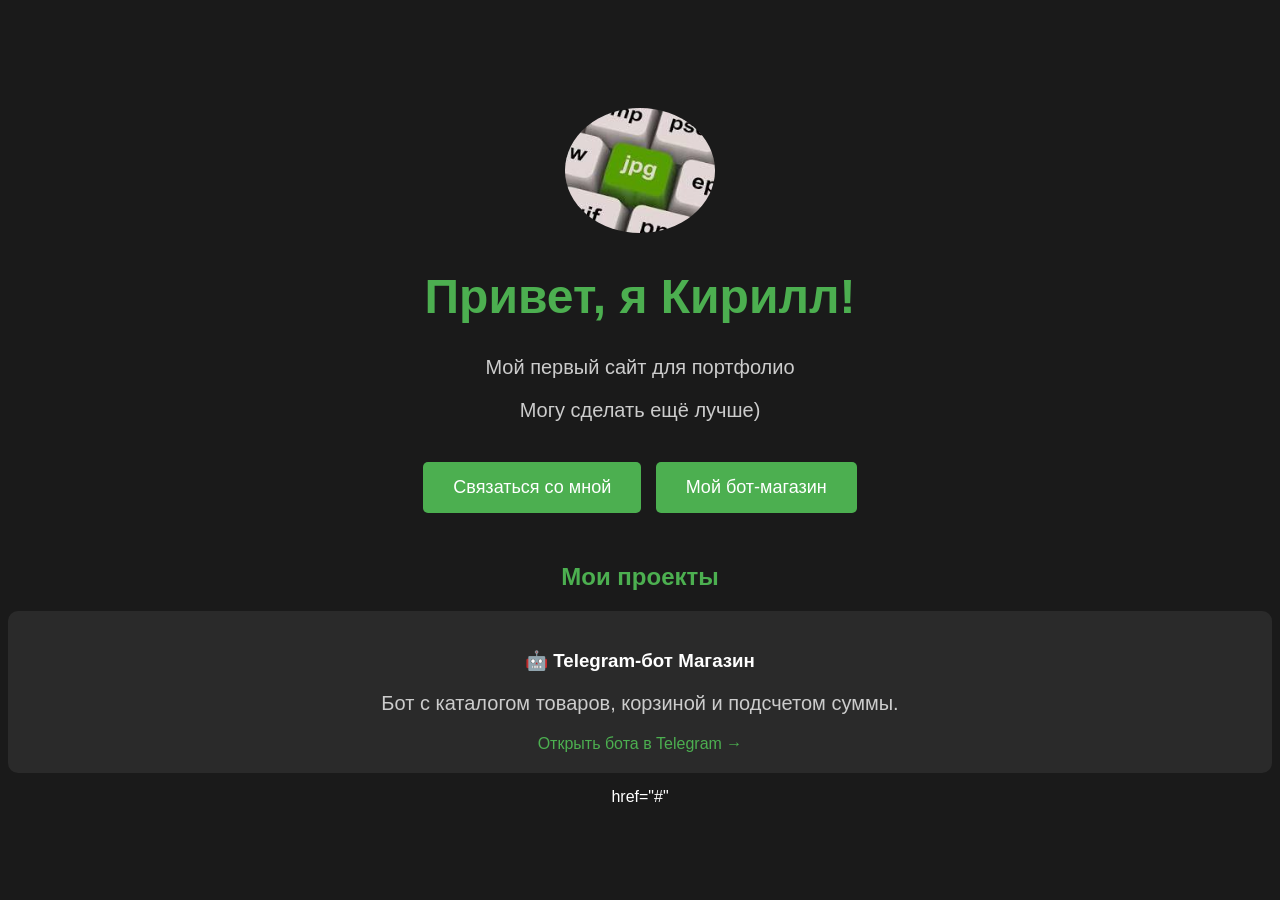
==== index.html @ 05efb17a "Add files via upload" ====
<!DOCTYPE html>
<html>
<head>
    <title>Мой первый сайт</title>
    <style>
        /* Это CSS - стили для нашего сайта */
        body {
            background-color: #1a1a1a; /* Темный фон */
            color: white; /* Белый текст */
            font-family: Arial, sans-serif; /* Современный шрифт */
            text-align: center; /* Выравнивание по центру */
            padding-top: 100px; /* Отступ сверху */
        }

        h1 {
            color: #4CAF50; /* Зеленый цвет для заголовка (как у Python) */
            font-size: 48px; /* Размер шрифта */
        }

        p {
            font-size: 20px;
            color: #cccccc; /* Светло-серый текст */
        }

        button {
            background-color: #4CAF50; /* Зеленая кнопка */
            color: white;
            border: none;
            padding: 15px 30px;
            font-size: 18px;
            border-radius: 5px; /* Закругленные углы */
            cursor: pointer; /* Курсор в виде руки при наведении */
            margin-top: 20px;
        }

            button:hover {
                background-color: #45a049;
                transform: scale(1.05); /* Кнопка чуть увеличивается */
                transition: 0.3s; /* Плавная анимация */
            }

        /* Адаптивность для телефонов */
        @media (max-width: 600px) {
            h1 {
                font-size: 32px; /* Уменьшаем заголовок на телефоне */
            }

            p {
                font-size: 16px;
            }

            body {
                padding-top: 50px; /* Уменьшаем отступ сверху */
            }

            img {
                width: 120px !important; /* Делаем картинку чуть меньше */
            }
        }
    </style>
</head>
<body>
    <img src="avatar.jfif" alt="Моя аватарка" width="150" style="border-radius: 50%;">
    <h1>Привет, я Кирилл!</h1>
    <p>Мой первый сайт для портфолио</p>
    <p>Могу сделать ещё лучше)</p>

    <div style="margin-top: 20px;">
        <button onclick="window.location.href='https://t.me/Stravl001'" style="margin-right: 10px;">Связаться со мной</button>
        <button onclick="window.location.href='https://t.me/Strav1Test_Bot'">Мой бот-магазин</button>
    </div>
    <div style="margin-top: 50px;">
        <h2 style="color: #4CAF50;">Мои проекты</h2>

        <div style="background-color: #2a2a2a; padding: 20px; border-radius: 10px; margin-bottom: 15px;">
            <h3>🤖 Telegram-бот Магазин</h3>
            <p>Бот с каталогом товаров, корзиной и подсчетом суммы.</p>
            <a href="https://t.me/Strav1Test_Bot" target="_blank" style="color: #4CAF50; text-decoration: none;">Открыть бота в Telegram →</a>
        </div>

        href="#"
    </div>
    </div>

</body>
</html>
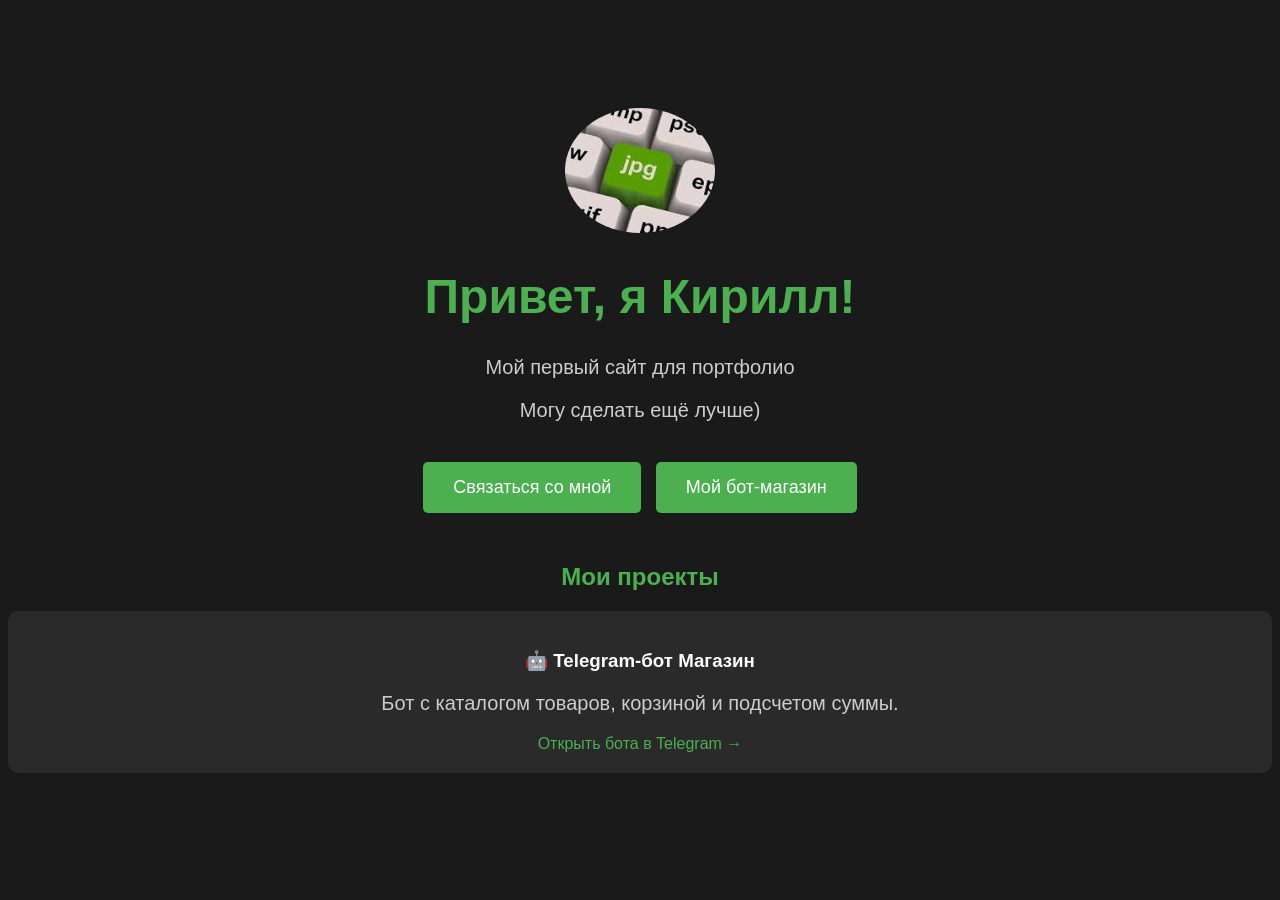
==== commit b161a06c: "Add files via upload" ====
--- a/index.html
+++ b/index.html
@@ -78,7 +78,6 @@
             <a href="https://t.me/Strav1Test_Bot" target="_blank" style="color: #4CAF50; text-decoration: none;">Открыть бота в Telegram →</a>
         </div>
 
-        href="#"
     </div>
     </div>
 
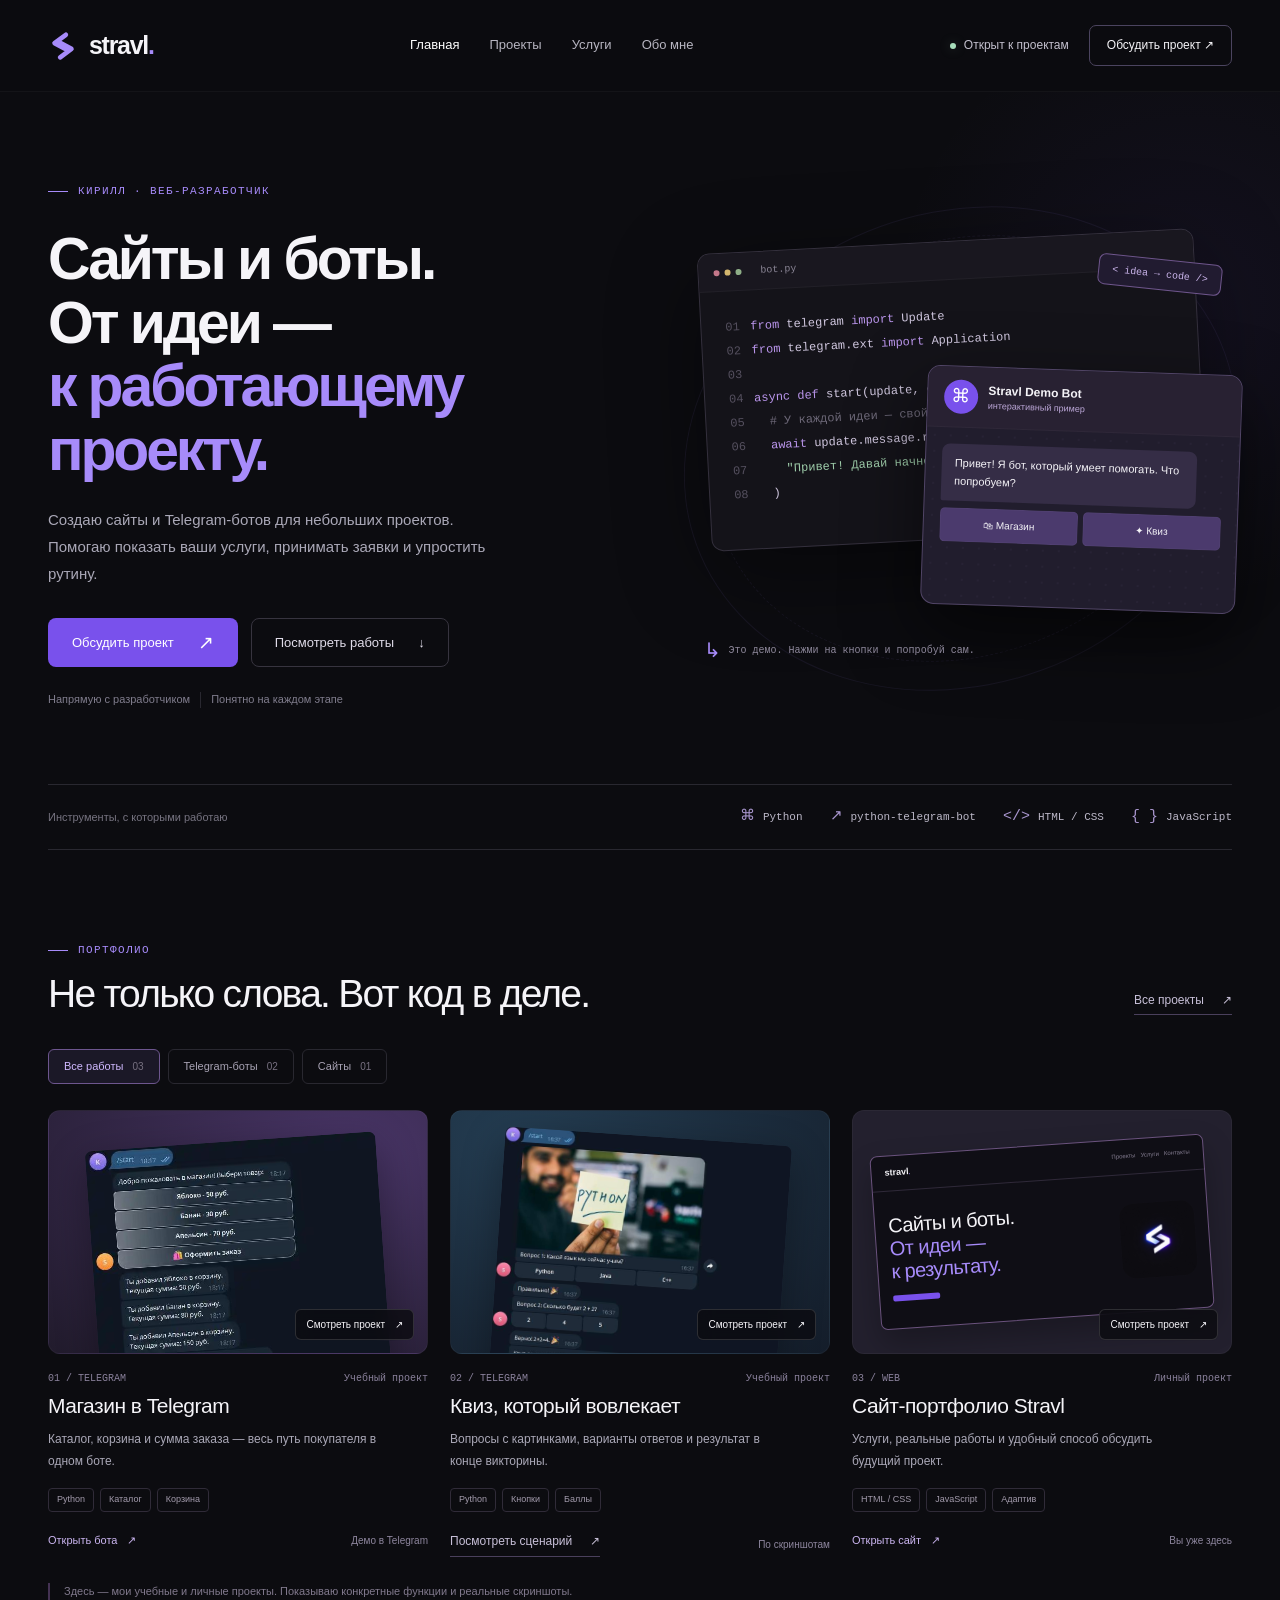
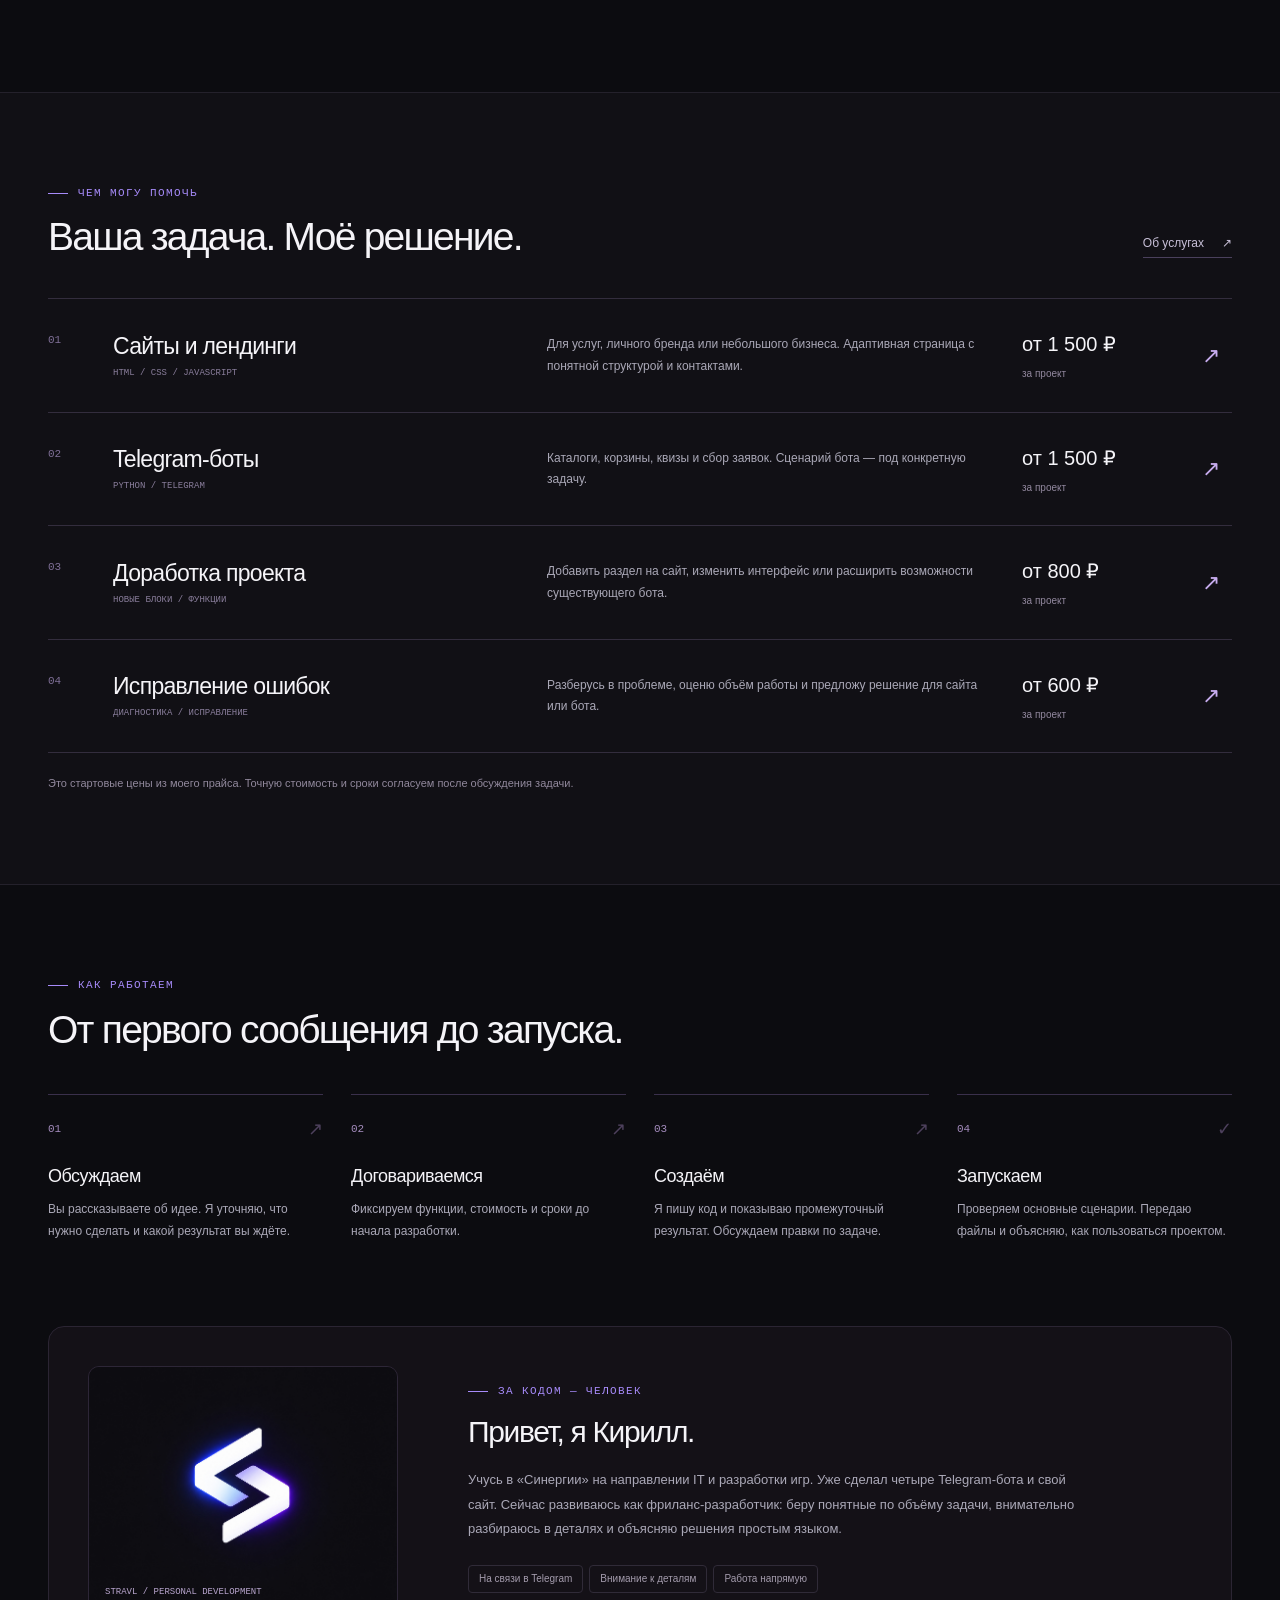
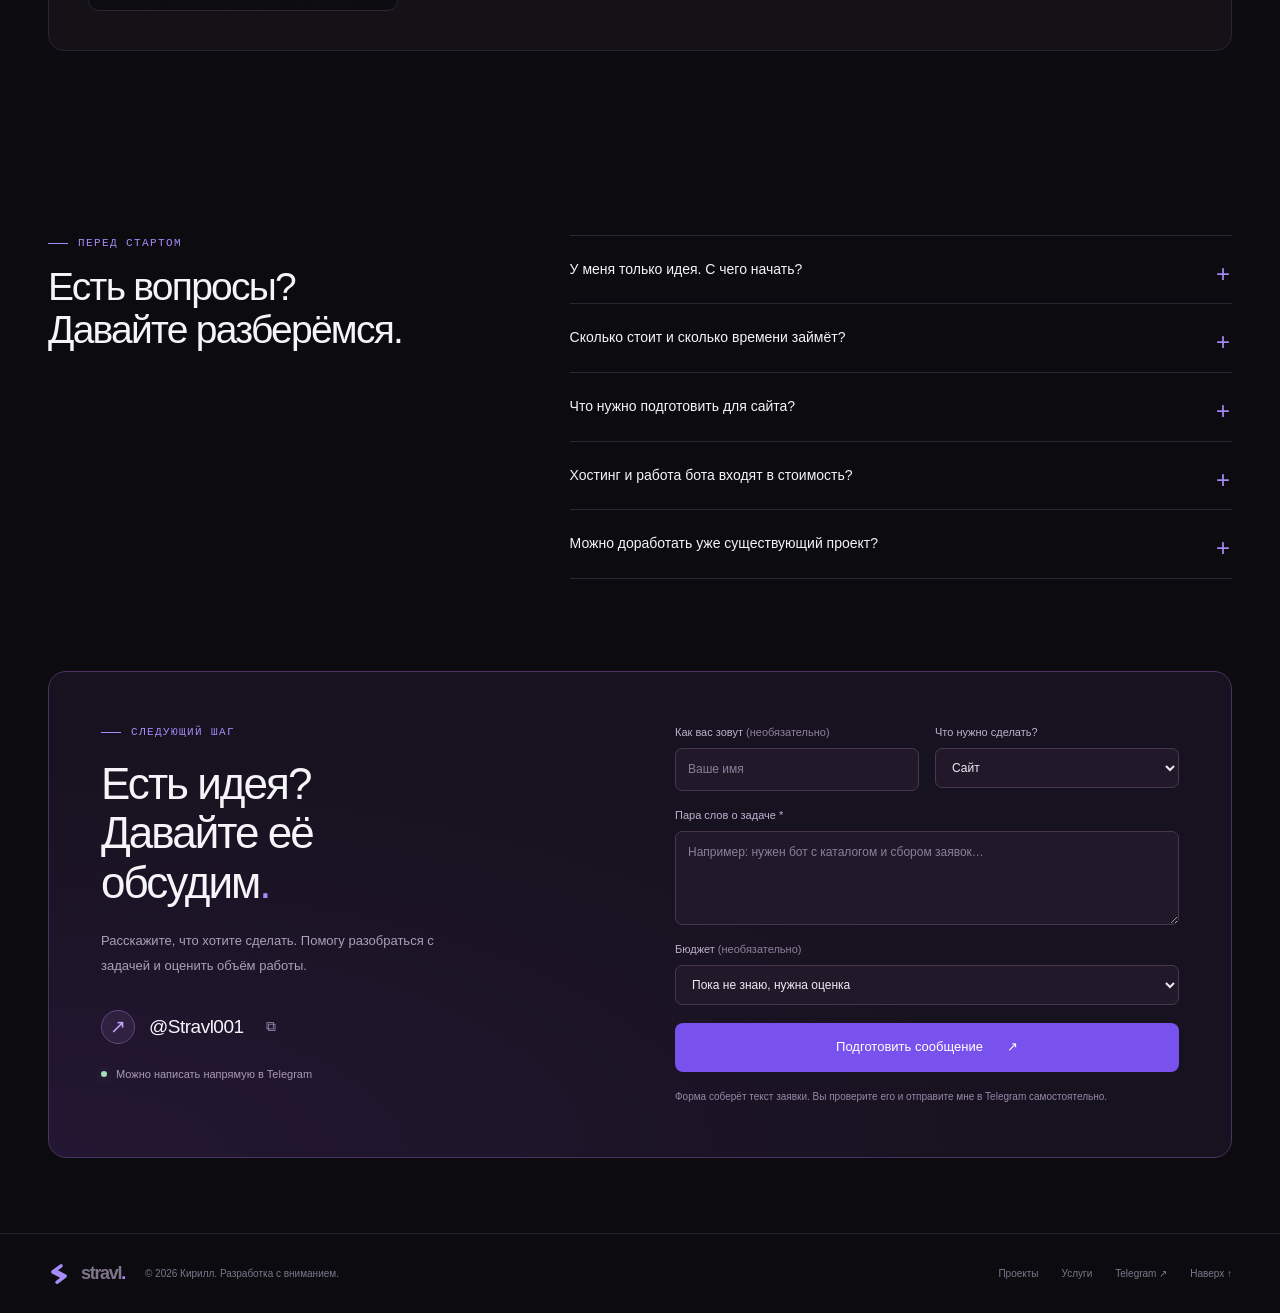
==== commit 1508c349: "Обновить портфолио Stravl: дизайн, проекты и заявки в Telegram" ====
--- a/index.html
+++ b/index.html
@@ -1,85 +1,4 @@
-<!DOCTYPE html>
-<html>
-<head>
-    <title>Мой первый сайт</title>
-    <style>
-        /* Это CSS - стили для нашего сайта */
-        body {
-            background-color: #1a1a1a; /* Темный фон */
-            color: white; /* Белый текст */
-            font-family: Arial, sans-serif; /* Современный шрифт */
-            text-align: center; /* Выравнивание по центру */
-            padding-top: 100px; /* Отступ сверху */
-        }
-
-        h1 {
-            color: #4CAF50; /* Зеленый цвет для заголовка (как у Python) */
-            font-size: 48px; /* Размер шрифта */
-        }
-
-        p {
-            font-size: 20px;
-            color: #cccccc; /* Светло-серый текст */
-        }
-
-        button {
-            background-color: #4CAF50; /* Зеленая кнопка */
-            color: white;
-            border: none;
-            padding: 15px 30px;
-            font-size: 18px;
-            border-radius: 5px; /* Закругленные углы */
-            cursor: pointer; /* Курсор в виде руки при наведении */
-            margin-top: 20px;
-        }
-
-            button:hover {
-                background-color: #45a049;
-                transform: scale(1.05); /* Кнопка чуть увеличивается */
-                transition: 0.3s; /* Плавная анимация */
-            }
-
-        /* Адаптивность для телефонов */
-        @media (max-width: 600px) {
-            h1 {
-                font-size: 32px; /* Уменьшаем заголовок на телефоне */
-            }
-
-            p {
-                font-size: 16px;
-            }
-
-            body {
-                padding-top: 50px; /* Уменьшаем отступ сверху */
-            }
-
-            img {
-                width: 120px !important; /* Делаем картинку чуть меньше */
-            }
-        }
-    </style>
-</head>
-<body>
-    <img src="avatar.jfif" alt="Моя аватарка" width="150" style="border-radius: 50%;">
-    <h1>Привет, я Кирилл!</h1>
-    <p>Мой первый сайт для портфолио</p>
-    <p>Могу сделать ещё лучше)</p>
-
-    <div style="margin-top: 20px;">
-        <button onclick="window.location.href='https://t.me/Stravl001'" style="margin-right: 10px;">Связаться со мной</button>
-        <button onclick="window.location.href='https://t.me/Strav1Test_Bot'">Мой бот-магазин</button>
-    </div>
-    <div style="margin-top: 50px;">
-        <h2 style="color: #4CAF50;">Мои проекты</h2>
-
-        <div style="background-color: #2a2a2a; padding: 20px; border-radius: 10px; margin-bottom: 15px;">
-            <h3>🤖 Telegram-бот Магазин</h3>
-            <p>Бот с каталогом товаров, корзиной и подсчетом суммы.</p>
-            <a href="https://t.me/Strav1Test_Bot" target="_blank" style="color: #4CAF50; text-decoration: none;">Открыть бота в Telegram →</a>
-        </div>
-
-    </div>
-    </div>
-
-</body>
-</html>+<!doctype html><html lang="ru"><head><meta charset="utf-8"><meta name="viewport" content="width=device-width, initial-scale=1"><meta name="theme-color" content="#0c0c10"><meta name="description" content="Кирилл, Stravl — разработка сайтов и Telegram-ботов на Python. Портфолио, услуги и цены. Обсудить проект напрямую с разработчиком."><meta property="og:title" content="Stravl — сайты и Telegram-боты | Кирилл"><meta property="og:description" content="Сайты, Telegram-боты и доработка проектов. Реальные работы и связь напрямую с разработчиком."><meta property="og:type" content="website"><title>Stravl — сайты и Telegram-боты | Кирилл</title><link rel="icon" href="assets/favicon.svg" type="image/svg+xml"><link rel="stylesheet" href="assets/styles.css"><script src="assets/app.js" defer></script></head><body><a class="skip" href="#main">К содержимому</a><header class="site-header"><div class="wrap header-inner"><a class="brand" href="index.html" aria-label="Stravl — главная"><svg class="brand-symbol" viewBox="0 0 32 32" aria-hidden="true"><path d="m19 4-12 9 11 6M13 28l12-9-11-6" stroke-linecap="round" stroke-linejoin="round"/></svg><span>stravl<span class="brand-dot">.</span></span></a><nav id="navigation" class="main-nav" aria-label="Основная навигация"><a href="index.html" aria-current="page">Главная</a><a href="projects.html">Проекты</a><a href="services.html">Услуги</a><a href="index.html#about">Обо мне</a></nav><div class="header-contact"><span class="availability"><span class="status-dot"></span>Открыт к проектам</span><a class="header-button" href="#contact">Обсудить проект <span aria-hidden="true">↗</span></a></div><button class="menu-toggle" type="button" aria-expanded="false" aria-controls="navigation">Меню ☰</button></div></header><main id="main"><section class="hero"><div class="wrap hero-grid"><div><div class="eyebrow">Кирилл · Веб-разработчик</div><h1>Сайты и боты.<br>От идеи —<br><em>к работающему<br>проекту.</em></h1><p class="hero-description">Создаю сайты и Telegram-ботов для небольших проектов. Помогаю показать ваши услуги, принимать заявки и упростить рутину.</p><div class="hero-actions"><a class="button" href="#contact">Обсудить проект <span class="arrow" aria-hidden="true">↗</span></a><a class="button secondary" href="#projects">Посмотреть работы <span aria-hidden="true">↓</span></a></div><p class="hero-note">Напрямую с разработчиком<span></span>Понятно на каждом этапе</p></div><div class="playground" aria-label="Интерактивная демонстрация бота"><div class="orbit" aria-hidden="true"></div><div class="code-window" aria-hidden="true"><div class="window-header"><i></i><i></i><i></i><span>bot.py</span></div><div class="code-body"><div><span class="line-no">01</span><span class="code-purple">from</span> telegram <span class="code-purple">import</span> Update</div><div><span class="line-no">02</span><span class="code-purple">from</span> telegram.ext <span class="code-purple">import</span> Application</div><div><span class="line-no">03</span></div><div><span class="line-no">04</span><span class="code-purple">async def</span> start(update, context):</div><div><span class="line-no">05</span>&nbsp; <span class="code-comment"># У каждой идеи — свой /start</span></div><div><span class="line-no">06</span>&nbsp; <span class="code-purple">await</span> update.message.reply_text(</div><div><span class="line-no">07</span>&nbsp;&nbsp;&nbsp; <span class="code-green">"Привет! Давай начнём 👋"</span></div><div><span class="line-no">08</span>&nbsp; )</div></div></div><div class="floating-tag" aria-hidden="true">&lt; idea → code /&gt;</div><div class="chat-window"><div class="chat-top"><div class="bot-avatar" aria-hidden="true">⌘</div><div><div class="chat-title">Stravl Demo Bot</div><div class="chat-subtitle">интерактивный пример</div></div></div><div class="chat-body"><div class="bubble" id="demo-bubble" aria-live="polite">Привет! Что попробуем?</div><div class="chat-options" id="demo-options"></div></div></div><div class="demo-caption">Это демо. Нажми на кнопки и попробуй сам.</div></div></div></section><div class="wrap"><div class="stack-strip" aria-label="Используемые технологии"><span class="strip-label">Инструменты, с которыми работаю</span><span class="stack-item"><b aria-hidden="true">⌘</b> Python</span><span class="stack-item"><b aria-hidden="true">↗</b> python-telegram-bot</span><span class="stack-item"><b aria-hidden="true">&lt;/&gt;</b> HTML / CSS</span><span class="stack-item"><b aria-hidden="true">{ }</b> JavaScript</span></div></div><section class="section" id="projects" aria-label="Портфолио"><div class="wrap"><div class="section-top"><div><div class="eyebrow">Портфолио</div><h2 class="section-title">Не только слова. Вот код в деле.</h2></div><a class="text-link" href="projects.html">Все проекты <span aria-hidden="true">↗</span></a></div><div class="filter-row" role="group" aria-label="Тип проекта"><button type="button" class="filter" data-filter="all" aria-pressed="true">Все работы <span>03</span></button><button type="button" class="filter" data-filter="bot" aria-pressed="false">Telegram-боты <span>02</span></button><button type="button" class="filter" data-filter="website" aria-pressed="false">Сайты <span>01</span></button></div><span class="sr-only" id="filter-status" role="status"></span><div class="projects-grid">
+<article class="project-card" data-category="bot"><button class="project-visual shop-visual" data-project="shop" type="button" aria-label="Подробнее о боте-магазине"><img src="assets/bot-shop.jpg" alt="Скриншот каталога и корзины в Telegram" loading="lazy" width="564" height="540"><span class="view-label">Смотреть проект <span aria-hidden="true">↗</span></span></button><div class="project-meta"><span>01 / TELEGRAM</span><span>Учебный проект</span></div><h3>Магазин в Telegram</h3><p>Каталог, корзина и сумма заказа — весь путь покупателя в одном боте.</p><div class="tags"><span class="tag">Python</span><span class="tag">Каталог</span><span class="tag">Корзина</span></div><div class="project-bottom"><a href="https://t.me/Strav1Test_Bot" target="_blank" rel="noopener noreferrer">Открыть бота <span aria-hidden="true">↗</span></a><span class="project-status">Демо в Telegram</span></div></article>
+<article class="project-card" data-category="bot"><button class="project-visual quiz-visual" data-project="quiz" type="button" aria-label="Подробнее о квиз-боте"><img src="assets/quiz-bot.jpg" alt="Скриншот викторины с вопросами и результатом" loading="lazy" width="675" height="636"><span class="view-label">Смотреть проект <span aria-hidden="true">↗</span></span></button><div class="project-meta"><span>02 / TELEGRAM</span><span>Учебный проект</span></div><h3>Квиз, который вовлекает</h3><p>Вопросы с картинками, варианты ответов и результат в конце викторины.</p><div class="tags"><span class="tag">Python</span><span class="tag">Кнопки</span><span class="tag">Баллы</span></div><div class="project-bottom"><button class="text-link" type="button" data-project="quiz">Посмотреть сценарий <span aria-hidden="true">↗</span></button><span class="project-status">По скриншотам</span></div></article>
+<article class="project-card" data-category="website"><button class="project-visual site-visual" data-project="site" type="button" aria-label="Подробнее о сайте Stravl"><span class="mini-site" aria-hidden="true"><span class="mini-nav"><b>stravl<span style="color:#a78bfa">.</span></b><span>Проекты &nbsp; Услуги &nbsp; Контакты</span></span><span class="mini-body"><span><span style="font-size:inherit">Сайты и боты.<br><span style="color:#a78bfa">От идеи —<br>к результату.</span></span><span class="mini-button" style="display:block"></span></span><img src="assets/avatar.jpg" alt="" width="80" height="80" loading="lazy"></span></span><span class="view-label">Смотреть проект <span aria-hidden="true">↗</span></span></button><div class="project-meta"><span>03 / WEB</span><span>Личный проект</span></div><h3>Сайт-портфолио Stravl</h3><p>Услуги, реальные работы и удобный способ обсудить будущий проект.</p><div class="tags"><span class="tag">HTML / CSS</span><span class="tag">JavaScript</span><span class="tag">Адаптив</span></div><div class="project-bottom"><a href="index.html">Открыть сайт <span aria-hidden="true">↗</span></a><span class="project-status">Вы уже здесь</span></div></article></div><p class="projects-note">Здесь — мои учебные и личные проекты. Показываю конкретные функции и реальные скриншоты.</p></div></section><section class="section services-section" id="services" aria-label="Услуги"><div class="wrap"><div class="section-top"><div><div class="eyebrow">Чем могу помочь</div><h2 class="section-title">Ваша задача. Моё решение.</h2></div><a class="text-link" href="services.html">Об услугах <span aria-hidden="true">↗</span></a></div><div class="service-list"><a class="service-row" href="#contact" data-service="Сайт" aria-label="Обсудить: Сайты и лендинги, от 1 500 рублей"><span class="service-number">01</span><div><h3>Сайты и лендинги</h3><div class="service-kind">HTML / CSS / JAVASCRIPT</div></div><p>Для услуг, личного бренда или небольшого бизнеса. Адаптивная страница с понятной структурой и контактами.</p><div class="service-price">от 1 500 ₽<small>за проект</small></div><span class="service-arrow" aria-hidden="true">↗</span></a><a class="service-row" href="#contact" data-service="Telegram-бот" aria-label="Обсудить: Telegram-боты, от 1 500 рублей"><span class="service-number">02</span><div><h3>Telegram-боты</h3><div class="service-kind">PYTHON / TELEGRAM</div></div><p>Каталоги, корзины, квизы и сбор заявок. Сценарий бота — под конкретную задачу.</p><div class="service-price">от 1 500 ₽<small>за проект</small></div><span class="service-arrow" aria-hidden="true">↗</span></a><a class="service-row" href="#contact" data-service="Доработка" aria-label="Обсудить: Доработка проекта, от 800 рублей"><span class="service-number">03</span><div><h3>Доработка проекта</h3><div class="service-kind">НОВЫЕ БЛОКИ / ФУНКЦИИ</div></div><p>Добавить раздел на сайт, изменить интерфейс или расширить возможности существующего бота.</p><div class="service-price">от 800 ₽<small>за проект</small></div><span class="service-arrow" aria-hidden="true">↗</span></a><a class="service-row" href="#contact" data-service="Исправление ошибок" aria-label="Обсудить: Исправление ошибок, от 600 рублей"><span class="service-number">04</span><div><h3>Исправление ошибок</h3><div class="service-kind">ДИАГНОСТИКА / ИСПРАВЛЕНИЕ</div></div><p>Разберусь в проблеме, оценю объём работы и предложу решение для сайта или бота.</p><div class="service-price">от 600 ₽<small>за проект</small></div><span class="service-arrow" aria-hidden="true">↗</span></a></div><p class="small-note">Это стартовые цены из моего прайса. Точную стоимость и сроки согласуем после обсуждения задачи.</p></div></section><section class="section" id="process"><div class="wrap"><div class="eyebrow">Как работаем</div><h2 class="section-title">От первого сообщения до запуска.</h2><div class="process-grid"><div class="process-step"><div class="process-index">01 <span aria-hidden="true">↗</span></div><h3>Обсуждаем</h3><p>Вы рассказываете об идее. Я уточняю, что нужно сделать и какой результат вы ждёте.</p></div><div class="process-step"><div class="process-index">02 <span aria-hidden="true">↗</span></div><h3>Договариваемся</h3><p>Фиксируем функции, стоимость и сроки до начала разработки.</p></div><div class="process-step"><div class="process-index">03 <span aria-hidden="true">↗</span></div><h3>Создаём</h3><p>Я пишу код и показываю промежуточный результат. Обсуждаем правки по задаче.</p></div><div class="process-step"><div class="process-index">04 <span aria-hidden="true">✓</span></div><h3>Запускаем</h3><p>Проверяем основные сценарии. Передаю файлы и объясняю, как пользоваться проектом.</p></div></div><div class="about" id="about"><div class="about-image"><img src="assets/avatar.jpg" alt="Знак Stravl — белый символ с фиолетовым свечением" width="310" height="245" loading="lazy"><small>STRAVL / PERSONAL DEVELOPMENT</small></div><div><div class="eyebrow">За кодом — человек</div><h2>Привет, я Кирилл.</h2><p>Учусь в «Синергии» на направлении IT и разработки игр. Уже сделал четыре Telegram-бота и свой сайт. Сейчас развиваюсь как фриланс-разработчик: беру понятные по объёму задачи, внимательно разбираюсь в деталях и объясняю решения простым языком.</p><div class="tags"><span class="tag">На связи в Telegram</span><span class="tag">Внимание к деталям</span><span class="tag">Работа напрямую</span></div></div></div></div></section><section class="section" id="faq"><div class="wrap faq-layout"><div><div class="eyebrow">Перед стартом</div><h2 class="section-title">Есть вопросы?<br>Давайте разберёмся.</h2></div><div class="faq-list"><details><summary>У меня только идея. С чего начать?</summary><p>Напишите, кому нужен проект и какую задачу он должен решать. Можно без технического задания: обсудим основные функции и составим список работ.</p></details><details><summary>Сколько стоит и сколько времени займёт?</summary><p>В услугах указана начальная стоимость. Итоговая цена и срок зависят от функций, количества страниц и готовности материалов. Согласуем их до начала работы.</p></details><details><summary>Что нужно подготовить для сайта?</summary><p>Описание услуг, контакты, тексты, логотип и фотографии, если они есть. Если материалы пока не готовы, сначала обсудим структуру и недостающий контент.</p></details><details><summary>Хостинг и работа бота входят в стоимость?</summary><p>Размещение и возможные расходы на сервер обсуждаем отдельно. Для постоянной работы Telegram-боту нужен запущенный сервер. Подберём способ запуска под задачу.</p></details><details><summary>Можно доработать уже существующий проект?</summary><p>Да. Сначала посмотрю код и описание проблемы, затем скажу, смогу ли помочь, и оценю объём изменений.</p></details></div></div></section><section class="contact-section" id="contact"><div class="wrap"><div class="contact-panel"><div><div class="eyebrow">Следующий шаг</div><h2>Есть идея?<br>Давайте её<br>обсудим<span style="color:var(--accent)">.</span></h2><p class="contact-intro">Расскажите, что хотите сделать. Помогу разобраться с задачей и оценить объём работы.</p><div class="contact-handle"><span class="telegram-icon" aria-hidden="true">↗</span><a href="https://t.me/Stravl001" target="_blank" rel="noopener noreferrer">@Stravl001</a><button class="copy-handle" type="button" data-copy-handle aria-label="Скопировать Telegram @Stravl001">⧉</button></div><div class="contact-availability"><span class="status-dot"></span>Можно написать напрямую в Telegram</div></div><form id="brief-form" class="brief-form"><div class="field"><label for="name">Как вас зовут <span style="color:#90809d">(необязательно)</span></label><input id="name" name="name" placeholder="Ваше имя" autocomplete="given-name" maxlength="80"></div><div class="field"><label for="service">Что нужно сделать?</label><select id="service" name="service"><option>Сайт</option><option>Telegram-бот</option><option>Доработка</option><option>Исправление ошибок</option><option>Пока не определился</option></select></div><div class="field full"><label for="description">Пара слов о задаче <span aria-hidden="true">*</span></label><textarea id="description" name="description" placeholder="Например: нужен бот с каталогом и сбором заявок…" required minlength="5" maxlength="2000"></textarea></div><div class="field full"><label for="budget">Бюджет <span style="color:#90809d">(необязательно)</span></label><select id="budget" name="budget"><option value="">Пока не знаю, нужна оценка</option><option>До 3 000 ₽</option><option>3 000–7 000 ₽</option><option>7 000–15 000 ₽</option><option>От 15 000 ₽</option></select></div><div class="field full"><button class="button" type="submit">Подготовить сообщение <span aria-hidden="true">↗</span></button></div><p class="form-note">Форма соберёт текст заявки. Вы проверите его и отправите мне в Telegram самостоятельно.</p><div id="draft-result" class="draft-result" hidden><h3 id="draft-title" tabindex="-1">Черновик готов</h3><textarea id="draft-text" aria-label="Текст сообщения для Telegram" maxlength="3000"></textarea><div class="draft-actions"><a class="button" id="draft-telegram" href="https://t.me/Stravl001" target="_blank" rel="noopener noreferrer">Открыть Telegram ↗</a><button class="button secondary" id="copy-draft" type="button">Скопировать текст ⧉</button></div><p>Если Telegram не подставит текст, скопируйте его и вставьте в чат. Сообщение ещё не отправлено.</p></div></form></div></div></section></main><footer class="site-footer"><div class="wrap footer-inner"><div class="footer-copy"><a class="brand" href="index.html" aria-label="Stravl — главная"><svg class="brand-symbol" viewBox="0 0 32 32" aria-hidden="true"><path d="m19 4-12 9 11 6M13 28l12-9-11-6" stroke-linecap="round" stroke-linejoin="round"/></svg><span>stravl<span class="brand-dot">.</span></span></a><span>© 2026 Кирилл. Разработка с вниманием.</span></div><div class="footer-links"><a href="projects.html">Проекты</a><a href="services.html">Услуги</a><a href="https://t.me/Stravl001" target="_blank" rel="noopener noreferrer">Telegram ↗</a><a href="#main">Наверх ↑</a></div></div></footer><dialog class="project-dialog" id="project-dialog" aria-labelledby="dialog-title"><div class="dialog-top"><h2 id="dialog-title">Проект</h2><button class="dialog-close" type="button" aria-label="Закрыть подробности проекта">×</button></div><div class="dialog-body" id="dialog-body"></div></dialog><div class="toast" id="toast" role="status" hidden></div></body></html>
--- a/assets/styles.css
+++ b/assets/styles.css
@@ -0,0 +1,18 @@
+@charset "UTF-8";
+:root{--bg:#0c0c10;--surface:#141419;--surface-2:#1b1a22;--line:#292830;--text:#f5f4f8;--muted:#aaa8b7;--accent:#a78bfa;--purple:#7951ec;--green:#a7ddbb;--radius:20px;color-scheme:dark;font-family:Arial,Helvetica,sans-serif;font-synthesis:none}
+*{box-sizing:border-box}html{scroll-behavior:smooth;scroll-padding-top:100px}body{margin:0;background:var(--bg);color:var(--text);font-size:16px;line-height:1.55}button,input,textarea,select{font:inherit}button,a,input,textarea,select{-webkit-tap-highlight-color:transparent}button,a{touch-action:manipulation}a{color:inherit;text-decoration:none}button{cursor:pointer}img{max-width:100%;display:block}button{color:inherit}h1,h2,h3,p{margin:0}h1,h2,h3{line-height:1.12;letter-spacing:-.045em}button:focus-visible,a:focus-visible,input:focus-visible,textarea:focus-visible,select:focus-visible,summary:focus-visible{outline:3px solid #bba4ff;outline-offset:5px}::selection{background:#7951ec;color:#fff}[hidden]{display:none!important}.wrap{width:min(1240px,calc(100% - 96px));margin-inline:auto}.skip{position:fixed;top:-80px;left:20px;z-index:100;background:var(--purple);padding:12px}.skip:focus{top:10px}
+.site-header{height:92px;position:sticky;top:0;z-index:30;background:#0c0c10ed;backdrop-filter:blur(18px);border-bottom:1px solid #ffffff09}.header-inner{height:100%;display:flex;align-items:center;justify-content:space-between;gap:32px}.brand{display:flex;gap:11px;align-items:center;font-size:25px;letter-spacing:-1.3px;font-weight:800}.brand-symbol{width:30px;height:30px;stroke:var(--accent);fill:none;stroke-width:5}.brand-dot{color:var(--accent)}.main-nav{display:flex;gap:30px;font-size:13px;color:#b7b5c1}.main-nav a{transition:color .2s}.main-nav a:hover,.main-nav a[aria-current]{color:#fff}.header-contact{font-size:13px;display:flex;align-items:center;gap:20px}.availability{color:#c3c0ce;font-size:12px;display:flex;align-items:center;gap:8px}.status-dot{display:inline-block;background:var(--green);width:6px;height:6px;border-radius:50%;box-shadow:0 0 12px #a7ddbb40}.header-button{border:1px solid #4b445f;padding:10px 17px;border-radius:7px;font-size:12px}.header-button:hover{border-color:var(--accent)}.menu-toggle{display:none;background:transparent;border:1px solid var(--line);border-radius:7px;padding:9px 12px}
+.hero{position:relative;padding:91px 0 76px;overflow:hidden}.hero:before{content:"";position:absolute;pointer-events:none;width:620px;height:620px;top:-100px;right:-220px;background:radial-gradient(circle,#7951ec12,transparent 68%)}.hero-grid{display:grid;grid-template-columns:1.13fr 1fr;align-items:center;gap:50px}.eyebrow{font-family:Consolas,monospace;font-size:11px;letter-spacing:1.4px;text-transform:uppercase;color:var(--accent);display:flex;align-items:center;gap:10px}.eyebrow:before{content:"";width:20px;height:1px;background:var(--accent)}.hero h1{font-size:clamp(46px,4.6vw,68px);font-weight:600;line-height:1.08;letter-spacing:-3.1px;margin-top:27px}.hero h1 em{font-style:normal;color:var(--accent)}.hero-description{color:var(--muted);font-size:15px;max-width:440px;line-height:1.8;margin-top:25px}.hero-actions{display:flex;align-items:center;gap:13px;margin-top:31px}.button{border:1px solid transparent;border-radius:8px;display:inline-flex;align-items:center;justify-content:center;gap:24px;min-height:49px;padding:13px 23px;font-weight:500;font-size:13px;background:var(--purple);color:#fff;transition:background .2s,transform .2s}.button:hover{background:#8d66fb;transform:translateY(-2px)}.button.secondary{background:transparent;border-color:#37343f;color:#e0dce9}.button.secondary:hover{background:#1b1824}.arrow{font-size:19px;line-height:1}.hero-note{display:flex;align-items:center;gap:10px;color:#807d8d;font-size:11px;margin-top:24px}.hero-note span{height:16px;width:1px;background:var(--line)}
+.playground{position:relative;height:418px;margin-left:4px}.orbit{position:absolute;inset:-25px -10px -30px -25px;border-radius:50%;border:1px solid #a78bfa14;transform:rotate(-20deg)}.orbit:before{content:"";position:absolute;inset:28px;border:1px dashed #a78bfa12;border-radius:50%}.code-window{background:#141319;border:1px solid #34303d;border-radius:12px;width:94%;box-shadow:0 25px 90px #0006;position:absolute;top:4px;left:0;transform:rotate(-3deg);overflow:hidden}.window-header{padding:13px 15px;border-bottom:1px solid #ffffff0a;display:flex;align-items:center;gap:5px;font:10px Consolas,monospace;color:#898494;background:#19171f}.window-header i{width:6px;height:6px;border-radius:50%;background:#625b70}.window-header i:first-child{background:#c37789}.window-header i:nth-child(2){background:#d3b76e}.window-header i:nth-child(3){background:#8eae87}.window-header span{margin-left:14px}.code-body{padding:24px 24px 42px;font:12px/2 Consolas,monospace;color:#d0c7df}.code-body .line-no{display:inline-block;color:#55505f;width:25px;user-select:none}.code-purple{color:#bb96ed}.code-green{color:#9fceab}.code-comment{color:#6e6979}.chat-window{position:absolute;right:-7px;top:133px;width:315px;border-radius:13px;background:#211d2d;box-shadow:0 28px 70px #0008;border:1px solid #514566;overflow:hidden;transform:rotate(2deg)}.chat-top{display:flex;align-items:center;gap:10px;padding:13px 16px;background:#282132;border-bottom:1px solid #ffffff08}.bot-avatar{width:34px;height:34px;background:#7951ec;border-radius:50%;display:grid;place-items:center;color:#fff;font-size:19px}.chat-title{font-size:12px;font-weight:600;letter-spacing:0}.chat-subtitle{font-size:9px;color:#bca7d8}.chat-body{padding:16px;min-height:176px;background-image:radial-gradient(#c0a5ec0a 1px,transparent 1px);background-size:16px 16px}.bubble{background:#352d46;border-radius:8px 8px 8px 2px;padding:11px 13px;font-size:11px;line-height:1.6;max-width:255px}.bubble strong{display:block;margin-bottom:3px;font-weight:500}.chat-options{display:flex;gap:5px;margin-top:7px}.chat-options button{flex:1;background:#4b3a6d;border:1px solid #ffffff08;border-radius:5px;padding:8px 6px;font-size:10px;transition:background .2s}.chat-options button:hover{background:#6a4c9a}.demo-caption{position:absolute;bottom:-8px;left:0;color:#8f899c;font:10px Consolas,monospace;display:flex;align-items:center;gap:8px}.demo-caption:before{content:"↳";color:var(--accent);font-size:20px}.floating-tag{position:absolute;right:10px;top:22px;background:#211b30;border:1px solid #6f568d;border-radius:7px;padding:9px 13px;font:10px Consolas,monospace;color:#cdb7ee;transform:rotate(6deg)}
+.stack-strip{border-block:1px solid var(--line);display:flex;gap:27px;align-items:center;padding:20px 0;font-family:Consolas,monospace;font-size:11px;color:#bcb8c8}.stack-strip .strip-label{margin-right:auto;font-family:Arial,sans-serif;color:#767380;font-size:11px}.stack-item{display:flex;gap:8px;align-items:center}.stack-item b{font-size:15px;font-weight:400;color:#a996ce}.section{padding:92px 0}.section-top{display:flex;align-items:end;justify-content:space-between;gap:25px;margin-bottom:34px}.section-title{font-size:39px;font-weight:500;margin-top:13px}.section-description{color:var(--muted);font-size:14px;margin-top:15px;max-width:470px}.text-link{font-size:12px;color:#c8c0d8;display:inline-flex;align-items:center;gap:18px;border-bottom:1px solid #4a405c;padding-bottom:5px}.text-link:hover{color:#fff}.filter-row{display:flex;gap:8px;margin-bottom:26px;flex-wrap:wrap}.filter{border:1px solid var(--line);background:transparent;border-radius:6px;padding:8px 15px;font-size:11px;color:#a7a2b3}.filter:hover{color:#fff}.filter[aria-pressed=true]{background:#a78bfa18;border-color:#6d568e;color:#d0b9ff}.filter span{color:#777080;font-size:10px;margin-left:6px}
+.projects-grid{display:grid;grid-template-columns:repeat(3,1fr);gap:22px}.project-card{min-width:0}.project-visual{height:244px;width:100%;border:1px solid #ffffff09;border-radius:12px;overflow:hidden;position:relative;background:#201d2a;display:block;padding:0;text-align:initial;transition:border-color .2s}.project-visual:hover{border-color:#8d6bbd}.project-visual .view-label{position:absolute;right:13px;bottom:13px;z-index:2;font-size:10px;background:#0c0c10cf;backdrop-filter:blur(8px);border:1px solid #ffffff23;border-radius:6px;padding:7px 10px;display:flex;gap:10px}.shop-visual{background:radial-gradient(ellipse at 80% 15%,#493567,#211b2c)}.quiz-visual{background:radial-gradient(ellipse at 20% 10%,#243d52,#141d2a)}.project-visual>img{width:77%;height:auto;position:absolute;left:12%;top:30px;border-radius:7px;box-shadow:0 12px 40px #0005;transform:rotate(-4deg);transition:transform .3s}.quiz-visual>img{width:76%;top:25px;transform:rotate(4deg)}.project-visual:hover>img{transform:rotate(0deg) translateY(-4px)}.project-meta{display:flex;justify-content:space-between;color:#8a819b;font:10px Consolas,monospace;margin:19px 0 10px}.project-card h3{font-size:21px;font-weight:500;letter-spacing:-.5px}.project-card p{font-size:12px;color:var(--muted);line-height:1.8;margin-top:11px;max-width:340px}.tags{display:flex;gap:6px;flex-wrap:wrap;margin-top:16px}.tag{font-size:9px;border:1px solid #302b38;border-radius:4px;color:#a39bac;padding:4px 8px}.project-bottom{margin-top:20px;display:flex;justify-content:space-between;align-items:center;font-size:11px;gap:10px}.project-bottom a{color:#cbb5f0;display:inline-flex;gap:10px;align-items:center}.project-bottom a:hover{color:#fff}.project-status{font-size:10px;color:#8e869e}.site-visual{background:#23202e;padding:30px 22px;display:flex;align-items:center;justify-content:center}.mini-site{border:1px solid #6a527d;border-radius:7px;background:#0f0e15;width:100%;transform:rotate(-4deg);overflow:hidden;box-shadow:0 15px 30px #0004}.mini-nav{border-bottom:1px solid #2f2939;display:flex;align-items:center;justify-content:space-between;padding:10px 13px;font-size:9px}.mini-nav span{font-size:6px;color:#847d91}.mini-body{display:flex;align-items:center;justify-content:space-between;gap:5px;padding:23px 13px 27px}.mini-body p{font-size:17px;line-height:1.15;color:#fff;margin:0;letter-spacing:-.6px}.mini-body p span{color:var(--accent)}.mini-button{height:6px;width:47px;background:#7951ec;margin-top:12px;border-radius:2px}.mini-body img{width:75px;height:75px;object-fit:cover;border-radius:14px}.projects-note{margin-top:26px;font-size:11px;color:#81798d;padding-left:14px;border-left:2px solid #443253}
+.services-section{background:#111015;border-block:1px solid #24212b}.service-list{border-top:1px solid #332d3d;margin-top:40px}.service-row{display:grid;grid-template-columns:40px 1fr 1.1fr 155px 30px;gap:25px;align-items:center;padding:30px 0;border-bottom:1px solid #332d3d;transition:background .2s}.service-row:hover{background:#a78bfa05}.service-number{font:11px Consolas,monospace;color:#7f6f97;align-self:start;padding-top:5px}.service-row h3{font-size:23px;font-weight:500;letter-spacing:-.7px}.service-row .service-kind{font:9px Consolas,monospace;color:#8a7e9c;margin-top:8px}.service-row p{font-size:12px;line-height:1.8;color:var(--muted)}.service-price{font-size:20px;white-space:nowrap}.service-price small{display:block;font-size:10px;color:#92889e;margin-top:6px;font-weight:400}.service-arrow{color:#c7acee;font-size:22px}.small-note{font-size:11px;color:#91889c;margin-top:22px}.process-grid{display:grid;grid-template-columns:repeat(4,1fr);gap:28px;margin-top:43px}.process-step{padding-top:23px;border-top:1px solid #3a304b}.process-index{display:flex;align-items:center;justify-content:space-between;color:#a48cbd;font:11px Consolas,monospace}.process-index span{color:#4d405c;font-size:18px}.process-step h3{font-size:18px;font-weight:500;letter-spacing:-.5px;margin-top:26px}.process-step p{font-size:12px;color:var(--muted);line-height:1.8;margin-top:13px}.about{display:grid;grid-template-columns:310px 1fr;gap:70px;align-items:center;padding:39px;border:1px solid #2b2533;background:#141117;border-radius:16px;margin-top:83px}.about-image{height:245px;background:#0e0c13;border:1px solid #2d2637;border-radius:11px;position:relative;overflow:hidden}.about-image img{width:100%;height:100%;object-fit:cover}.about-image small{position:absolute;bottom:13px;left:16px;color:#b9a6cf;font:9px Consolas,monospace}.about h2{font-size:30px;font-weight:500;margin:15px 0 19px}.about p{color:var(--muted);font-size:13px;line-height:1.9;max-width:610px}.about .tags{margin-top:23px}.about .tag{font-size:10px;padding:5px 10px}
+.faq-layout{display:grid;grid-template-columns:.8fr 1.2fr;gap:80px}.faq-list{border-top:1px solid var(--line)}.faq-list details{border-bottom:1px solid var(--line)}.faq-list summary{cursor:pointer;list-style:none;font-size:14px;padding:23px 35px 23px 0;position:relative}.faq-list summary::-webkit-details-marker{display:none}.faq-list summary:after{content:"+";position:absolute;right:2px;top:19px;font-size:24px;font-weight:300;color:var(--accent)}.faq-list details[open] summary:after{content:"−"}.faq-list details p{font-size:13px;line-height:1.9;color:var(--muted);padding:0 30px 24px 0}.contact-section{padding:0 0 75px}.contact-panel{border:1px solid #48345e;border-radius:18px;background:radial-gradient(ellipse at 0 100%,#3d205a55,transparent 60%),#17121f;display:grid;grid-template-columns:1fr 1fr;gap:70px;padding:52px}.contact-panel h2{font-size:44px;font-weight:500;margin-top:18px;max-width:360px}.contact-panel .contact-intro{color:#aaa0b7;font-size:13px;line-height:1.9;margin-top:22px;max-width:360px}.contact-handle{display:flex;gap:14px;align-items:center;margin-top:30px;font-size:19px;letter-spacing:-.5px}.telegram-icon{width:34px;height:34px;display:grid;place-items:center;background:#af8ce91a;border:1px solid #634581;border-radius:50%;color:#c7a4fa}.copy-handle{border:0;background:transparent;padding:8px;color:#9f8cb3;font-size:14px}.contact-availability{margin-top:20px;font-size:11px;color:#a79ab6;display:flex;gap:9px;align-items:center}.brief-form{display:grid;grid-template-columns:1fr 1fr;gap:16px}.field{display:flex;flex-direction:column;gap:7px;min-width:0}.field label{font-size:11px;color:#bfb1cf}.field.full{grid-column:1/-1}.field input,.field textarea,.field select{border:1px solid #493750;background:#211929;border-radius:7px;color:#efebf4;padding:11px 12px;font-size:12px;min-width:0;width:100%}.field textarea{min-height:94px;resize:vertical}.field input::placeholder,.field textarea::placeholder{color:#8c7e9b}.brief-form .button{width:100%;margin-top:2px}.form-note{font-size:10px;color:#9888a7;line-height:1.7;grid-column:1/-1}.draft-result{grid-column:1/-1;background:#21192b;border:1px solid #665078;padding:16px;border-radius:9px}.draft-result h3{font-size:14px;font-weight:500;letter-spacing:0}.draft-result textarea{width:100%;min-height:165px;margin-top:10px;background:#17111f;border:1px solid #51405e;padding:10px;border-radius:5px;font-size:12px;color:#ddd2e9;resize:vertical}.draft-result .draft-actions{display:flex;gap:8px;margin-top:10px;flex-wrap:wrap}.draft-result .button{font-size:11px;padding:9px 14px;min-height:40px;gap:10px;width:auto}.draft-result p{font-size:10px;color:#ae9cbb;margin-top:10px}.site-footer{border-top:1px solid #25202e;padding:26px 0}.footer-inner{display:flex;justify-content:space-between;align-items:center;font-size:10px;color:#7e758b}.footer-inner .brand{font-size:18px}.footer-inner .brand-symbol{width:22px;height:22px}.footer-links{display:flex;gap:23px}.footer-links a:hover{color:#fff}.footer-copy{display:flex;gap:20px;align-items:center}.toast{position:fixed;bottom:25px;left:50%;transform:translateX(-50%);z-index:90;background:#e8defa;border:1px solid #af8ede;border-radius:9px;color:#261a36;font-size:13px;padding:12px 20px;box-shadow:0 12px 50px #0008;max-width:calc(100% - 30px);text-align:center}
+.page-intro{padding:70px 0 42px}.page-intro h1{font-size:58px;font-weight:500;margin-top:22px}.page-intro p{font-size:15px;color:var(--muted);max-width:590px;line-height:1.9;margin-top:22px}.page-content{padding:0 0 80px}.project-dialog{background:#141119;color:#f5f4f8;border:1px solid #564066;border-radius:14px;max-width:780px;width:calc(100% - 32px);max-height:90dvh;padding:0;box-shadow:0 20px 100px #000b}.project-dialog::backdrop{background:#08060dcc;backdrop-filter:blur(6px)}.dialog-top{display:flex;align-items:center;justify-content:space-between;gap:20px;padding:20px 25px;border-bottom:1px solid #372b40;position:sticky;top:0;background:#141119;z-index:2}.dialog-top h2{font-size:20px;font-weight:500;letter-spacing:-.5px}.dialog-close{background:#2b2135;border:1px solid #4b3a5a;border-radius:6px;width:34px;height:34px;font-size:22px}.dialog-body{padding:25px}.dialog-body p{font-size:13px;color:var(--muted);line-height:1.8;margin-bottom:18px}.dialog-body img{max-height:65dvh;margin:auto;border-radius:10px;object-fit:contain}.dialog-body .button{margin-top:20px}.dialog-features{display:flex;gap:10px;flex-wrap:wrap;margin-bottom:20px}.dialog-features span{font-size:11px;padding:6px 10px;background:#2c2136;border-radius:5px;color:#c6acd9}
+.sr-only{position:absolute;width:1px;height:1px;padding:0;margin:-1px;overflow:hidden;clip:rect(0,0,0,0);white-space:nowrap;border:0}button.text-link{background:transparent;border:0;border-bottom:1px solid #4a405c;padding:0 0 5px;text-align:left}.mini-body>span{font-size:20px;line-height:1.15;letter-spacing:-.6px}
+@media(min-width:1500px){.hero h1{font-size:72px}.hero{padding-top:105px;padding-bottom:95px}.hero-grid{gap:85px}}
+@media(max-width:1100px){.wrap{width:calc(100% - 60px)}.header-contact .availability{display:none}.main-nav{gap:20px}.hero-grid{gap:25px}.hero h1{font-size:55px}.hero{padding-top:65px}.chat-window{width:285px;right:0}.code-body{font-size:10px;padding-left:15px}.stack-strip{gap:20px}.stack-item{font-size:10px}.project-visual{height:210px}.mini-body img{width:55px;height:55px}.mini-body p{font-size:14px}.service-row{grid-template-columns:25px 1fr 1fr 120px 20px;gap:17px}.service-row h3{font-size:20px}.service-price{font-size:18px}.about{grid-template-columns:250px 1fr;gap:35px;padding:30px}.contact-panel{gap:35px;padding:38px}.contact-panel h2{font-size:38px}}
+@media(max-width:800px){.wrap{width:calc(100% - 40px)}.site-header{height:74px}.header-inner{gap:20px}.brand{font-size:23px}.header-contact{margin-left:auto}.header-button{font-size:11px;padding:9px 12px}.menu-toggle{display:block;font-size:11px}.main-nav{display:none;position:absolute;top:73px;left:0;right:0;background:#141119;border-bottom:1px solid #42324f;padding:20px;flex-direction:column;gap:0}.main-nav.open{display:flex}.main-nav a{padding:13px 8px;font-size:15px}.hero{padding:54px 0 42px}.hero-grid{grid-template-columns:1fr 1fr;gap:20px}.hero h1{font-size:43px;letter-spacing:-2px}.hero-description{font-size:13px}.hero-actions{align-items:stretch;flex-direction:column;max-width:260px}.hero-actions .button{font-size:12px;padding:12px 15px;gap:20px}.hero-note{font-size:9px}.playground{height:375px}.chat-window{width:250px;top:130px}.code-window{width:100%;top:13px}.code-body{font-size:9px;padding:17px 10px 40px}.code-body .line-no{width:16px}.chat-body{padding:13px}.floating-tag{font-size:8px;right:0;top:31px}.demo-caption{font-size:8px;bottom:-12px}.stack-strip{gap:17px;flex-wrap:wrap;padding:18px 0}.stack-strip .strip-label{width:100%;margin-right:0}.section{padding:65px 0}.section-title{font-size:33px}.projects-grid{gap:18px}.project-visual{height:177px}.project-card h3{font-size:18px}.project-card p{font-size:11px}.project-meta{font-size:8px}.mini-body img{display:none}.mini-body p{font-size:16px}.site-visual{padding:20px 14px}.mini-nav{padding:8px}.mini-nav span{display:none}.mini-body{padding:17px 9px 20px}.project-bottom{flex-wrap:wrap;font-size:10px}.service-row{grid-template-columns:20px 1fr 120px 20px;gap:16px;padding:24px 0}.service-row p{grid-column:2/3;grid-row:2}.service-price{grid-column:3;grid-row:1/3}.service-arrow{grid-column:4;grid-row:1/3}.service-row h3{grid-column:2}.service-number{grid-row:1/3}.process-grid{gap:20px}.process-step h3{font-size:16px}.process-step p{font-size:11px}.about{grid-template-columns:190px 1fr;gap:25px;padding:23px;margin-top:60px}.about-image{height:240px}.about h2{font-size:25px}.about p{font-size:12px}.about .eyebrow{font-size:9px}.faq-layout{grid-template-columns:.7fr 1fr;gap:40px}.contact-panel{padding:30px;gap:30px}.contact-panel h2{font-size:32px}.contact-panel .contact-intro{font-size:12px}.brief-form{grid-template-columns:1fr}.field{grid-column:1/-1}.footer-inner{gap:20px}.footer-copy{gap:12px}.footer-links{gap:14px}.page-intro h1{font-size:46px}}
+@media(max-width:600px){.header-contact{display:none}.menu-toggle{margin-left:auto}.hero{padding-top:39px}.hero-grid{grid-template-columns:1fr}.hero h1{font-size:48px;letter-spacing:-2.5px;max-width:400px;margin-top:23px}.hero-description{font-size:14px;max-width:360px;margin-top:21px}.hero-actions{flex-direction:row;max-width:none;gap:10px;margin-top:25px}.hero-actions .button{font-size:11px;gap:15px;min-height:48px;padding:12px 16px}.hero-note{font-size:10px;margin-top:18px}.playground{width:min(100%,380px);height:348px;margin:30px auto 25px}.code-window{width:94%;top:0}.code-body{font-size:10px;padding:18px 14px 35px}.chat-window{top:110px;right:0;width:268px}.chat-body{min-height:170px}.floating-tag{right:0;top:15px}.demo-caption{bottom:-8px;font-size:9px}.orbit{inset:-10px -10px 0}.stack-strip{column-gap:19px;row-gap:13px}.stack-item{font-size:10px}.stack-strip .strip-label{font-size:10px}.section{padding:54px 0}.section-title{font-size:32px}.section-top{align-items:start}.section-top .text-link{margin-top:40px;white-space:nowrap;font-size:10px;gap:10px}.eyebrow{font-size:10px}.projects-grid{grid-template-columns:1fr;gap:35px}.project-visual{height:260px}.project-visual>img{width:71%;left:15%;top:30px}.project-meta{font-size:10px;margin-top:17px}.project-card h3{font-size:23px}.project-card p{font-size:13px;max-width:none}.tags{margin-top:13px}.tag{font-size:10px}.project-bottom{margin-top:15px;font-size:12px}.project-status{font-size:10px}.site-visual{padding:32px 35px}.mini-body img{display:block;width:80px;height:80px}.mini-body p{font-size:24px}.mini-nav{padding:12px 14px;font-size:12px}.mini-nav span{display:block;font-size:7px}.mini-body{padding:26px 16px 35px}.mini-button{height:9px;width:70px}.projects-note{font-size:11px;line-height:1.8}.service-row{grid-template-columns:20px 1fr 25px;gap:12px;padding:24px 0}.service-number{grid-row:1/4}.service-row h3{font-size:22px}.service-row p{grid-column:2;grid-row:2;font-size:12px}.service-price{grid-column:2;grid-row:3;font-size:19px;margin-top:7px}.service-price small{display:inline;font-size:9px;margin-left:9px}.service-arrow{grid-column:3;grid-row:1/4}.service-row .service-kind{font-size:9px}.process-grid{grid-template-columns:1fr 1fr;gap:30px 23px;margin-top:32px}.process-step h3{font-size:18px;margin-top:18px}.process-step p{font-size:12px}.about{grid-template-columns:1fr;padding:22px;gap:28px;margin-top:50px}.about-image{height:180px}.about-image img{object-fit:cover;object-position:50% 52%}.about h2{font-size:29px}.about p{font-size:13px}.faq-layout{grid-template-columns:1fr;gap:28px}.faq-list summary{font-size:13px}.contact-section{padding-bottom:45px}.contact-panel{padding:27px 22px;grid-template-columns:1fr;gap:32px}.contact-panel h2{font-size:37px;max-width:300px}.contact-panel .contact-intro{font-size:13px}.contact-handle{font-size:21px;margin-top:22px}.brief-form{grid-template-columns:1fr 1fr;gap:13px}.field{grid-column:auto}.field.full{grid-column:1/-1}.field input,.field select,.field textarea{font-size:16px}.field label{font-size:11px}.form-note{font-size:10px}.footer-inner{flex-wrap:wrap;row-gap:19px}.footer-copy{width:100%;justify-content:space-between}.footer-links{width:100%;justify-content:space-between;font-size:11px}.page-intro{padding:45px 0 30px}.page-intro h1{font-size:43px}.page-intro p{font-size:14px}.page-content{padding-bottom:50px}.dialog-top{padding:16px}.dialog-top h2{font-size:17px}.dialog-body{padding:17px}}
+@media(max-width:600px){.hero h1{font-size:clamp(32px,10.5vw,46px);letter-spacing:-1.8px}.section-top{gap:15px}.mini-body>span{font-size:23px}.brief-form{grid-template-columns:1fr}.field{grid-column:1/-1}}
+@media(prefers-reduced-motion:reduce){html{scroll-behavior:auto}*,*:before,*:after{animation:none!important;transition:none!important}}
